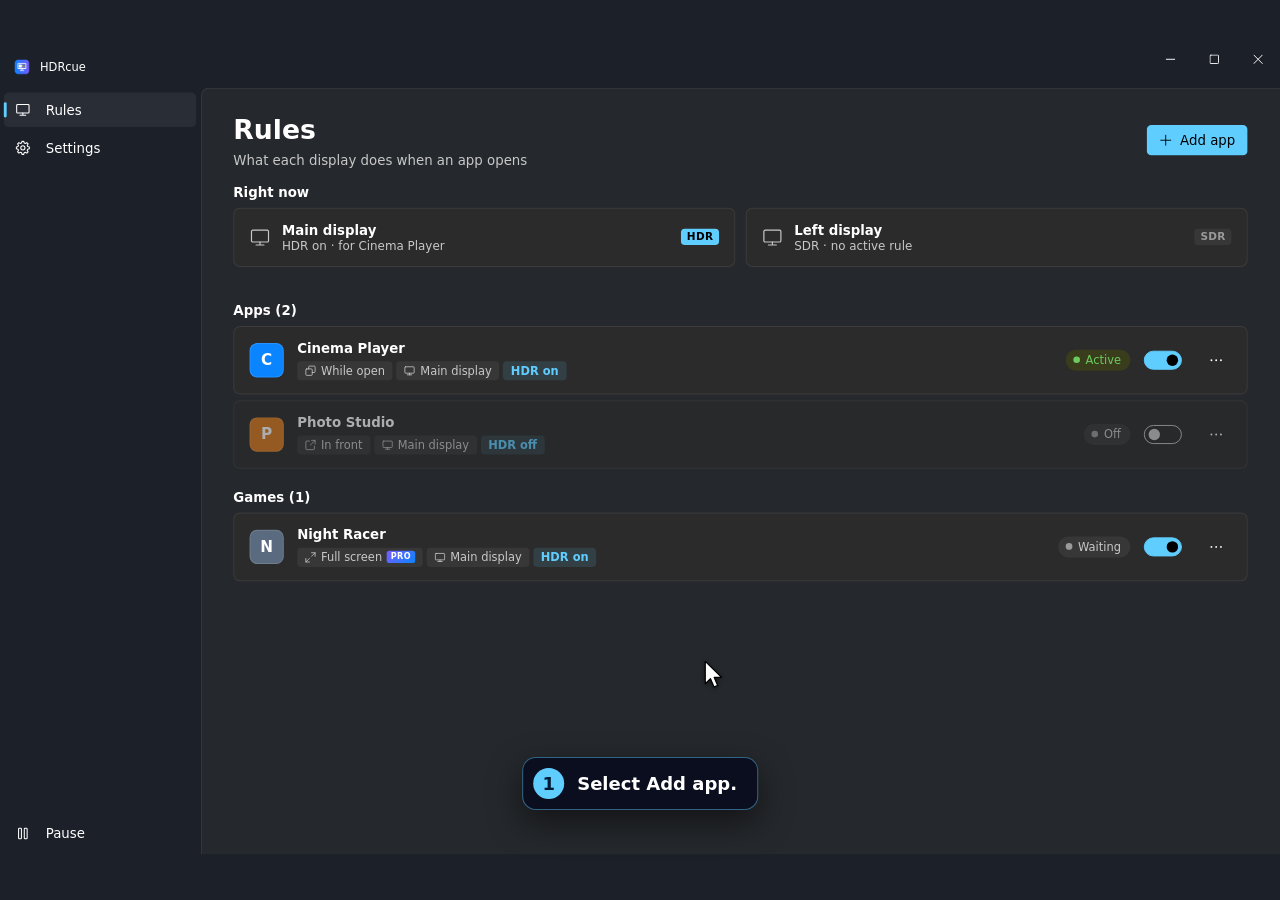
==== demo/index.html @ 2a7565de "feat: add a guide to setting up each Pro feature The guide now ends with Setting up Pro features: on" ====
<!doctype html>
<html lang="en">
<head>
  <meta charset="utf-8">
  <meta name="viewport" content="width=device-width, initial-scale=1">
  <title>HDRcue demo</title>
  <meta name="robots" content="noindex">
  <link rel="icon" href="../images/icon.png">
  <link rel="stylesheet" href="demo.css?v=13">
</head>
<body>
  <!-- The window is drawn for sighted visitors; the list below reads out the same steps. -->
  <ol class="sr-only" id="steps"></ol>

  <div class="frame" id="frame">
    <div class="stage" id="stage" aria-hidden="true">
      <div class="scene" id="scene">
        <div class="win" id="win"></div>
        <div class="pointer" id="pointer">
          <svg viewBox="0 0 17 25"><path d="M1 1v19.6l4.6-4.4 3.1 7.2 3.2-1.4-3-7h6.4z" fill="#ffffff" stroke="#000000" stroke-width="1.1" stroke-linejoin="round"/></svg>
        </div>
      </div>
    </div>
    <p class="bubble" id="bubble" aria-hidden="true"><span class="bubble-number"></span><span class="bubble-text"></span></p>
  </div>

  <!-- view.js asks for demo.css with its own ?v=, so keep the two numbers the same. -->
  <script src="view.js?v=13"></script>
  <script src="demo.js?v=13"></script>
</body>
</html>
---- demo/demo.css ----
/* The HDRcue window in its dark theme, laid out at 1344 x 850 like the app's own
   screenshots and scaled as one piece to fit the frame. Colors, sizes and motion follow the
   app's design, so the demo looks and moves like the real window. The tour uses it as its
   page's stylesheet, and the guide's still pictures inside a shadow root (:host). */

/* inside another page, the window takes none of that page's text styles */
:host { all: initial; display: block; }

:root, :host {
  --chrome: #1c2029;
  --content: #25282c;
  --card: #2b2b2b;
  --card-hover: #323232;
  --control: rgba(255, 255, 255, 0.055);
  --control-hover: rgba(255, 255, 255, 0.085);
  --stroke: rgba(255, 255, 255, 0.08);
  --stroke-2: rgba(255, 255, 255, 0.16);
  --text: #ffffff;
  --text-2: #c8c8c8;
  --text-3: #9a9a9a;
  --accent: #60cdff;
  --accent-hover: #5abbe8;
  --on-accent: #000000;
  --accent-soft: rgba(96, 205, 255, 0.12);
  --subtle: rgba(255, 255, 255, 0.06);
  --ok: #6ccb5f;
  --ok-bg: #393d1b;
  --track: #1c1c1c;
  --plate: #454545;
  --font: "Segoe UI Variable Text", "Segoe UI", system-ui, sans-serif;
  /* Fluent 2 durations and curves, the same ones the app uses */
  --fast: 0.1s;
  --norm: 0.18s;
  --slow: 0.28s;
  --decel: cubic-bezier(0.1, 0.9, 0.2, 1);
  --accel: cubic-bezier(0.7, 0, 1, 0.5);
  --move: cubic-bezier(0.55, 0.55, 0, 1);
  --spring: cubic-bezier(0.3, 1.6, 0.5, 1);
  color-scheme: dark;
}

* { box-sizing: border-box; }

html, body {
  height: 100%;
  margin: 0;
  overflow: hidden;
  background: var(--chrome);
}

body, :host {
  font-family: var(--font);
  font-size: 14px;
  color: var(--text);
  cursor: default;
  user-select: none;
  -webkit-user-select: none;
}

button { font: inherit; color: inherit; }
b { font-weight: 600; }

.sr-only {
  position: absolute;
  width: 1px;
  height: 1px;
  overflow: hidden;
  clip-path: inset(50%);
  white-space: nowrap;
}

/* demo.js sizes the frame to the largest 1344 x 850 box that fits and scales the stage into it */
.frame { position: absolute; container-type: size; }

.stage {
  position: absolute;
  left: 0;
  top: 0;
  width: 1344px;
  height: 850px;
  overflow: hidden;
  transform-origin: 0 0;
}

.scene { position: absolute; inset: 0; transition: opacity 0.4s var(--move); }
.scene.fading { opacity: 0; }

/* icons are drawn as outlines, like Segoe Fluent Icons */
.i {
  width: 16px;
  height: 16px;
  flex: none;
  fill: none;
  stroke: currentColor;
  stroke-width: 1.1;
  stroke-linecap: round;
  stroke-linejoin: round;
}

.i.dots, .i.solid { fill: currentColor; stroke: none; }
.i .knob { fill: var(--card); }

/* window */
.win {
  position: absolute;
  inset: 0;
  display: flex;
  flex-direction: column;
  background: var(--chrome);
}

.tb {
  height: 45px;
  display: flex;
  align-items: center;
  gap: 11px;
  padding-left: 15px;
  font-size: 12px;
  flex: none;
}

.tb .logo { width: 16px; height: 16px; display: block; }
.caps { margin-left: auto; align-self: flex-start; display: flex; }
.caps span { width: 46px; height: 30px; display: grid; place-items: center; }
.caps .i { width: 10px; height: 10px; stroke-width: 1; }

.wbody { flex: 1; display: flex; min-height: 0; }

.wnav {
  position: relative;
  width: 211px;
  padding: 5px 5px 4px 4px;
  display: flex;
  flex-direction: column;
  gap: 4px;
  flex: none;
}

.wnav a {
  display: flex;
  align-items: center;
  gap: 16px;
  height: 36px;
  padding: 0 12px;
  border-radius: 5px;
}

.wnav a.on { background: var(--subtle); }
.wnav .spacer { flex: 1; }
.navind.second { top: 55px; }

.navind {
  position: absolute;
  left: 4px;
  top: 15px;
  width: 3px;
  height: 16px;
  border-radius: 2px;
  background: var(--accent);
}

.wc {
  flex: 1;
  position: relative;
  overflow: hidden;
  padding: 26px 34px 34px 33px;
  background: var(--content);
  border-top-left-radius: 8px;
  border-top: 1px solid var(--stroke);
  border-left: 1px solid var(--stroke);
}

.wc h1 { font-size: 28px; font-weight: 600; line-height: 1.32; margin: 0 0 4px; }
.lead { color: var(--text-2); margin: 0 0 20px; }
.sect { font-weight: 600; margin: 22px 0 8px; }
.sect.first { margin-top: 0; }
.row { display: flex; align-items: center; gap: 12px; }
.grow { flex: 1; min-width: 0; }
.small { font-size: 12.5px; }
.muted { color: var(--text-2); }

.card {
  background: var(--card);
  border: 1px solid var(--stroke);
  border-radius: 7px;
  padding: 14px 16px;
}

/* controls */
.btn {
  height: 32px;
  padding: 0 12px;
  border-radius: 5px;
  border: 1px solid rgba(255, 255, 255, 0.07);
  background: var(--control);
  display: inline-flex;
  align-items: center;
  gap: 8px;
  white-space: nowrap;
}

.btn .i { width: 14px; height: 14px; }
.btn.primary { background: var(--accent); color: var(--on-accent); border-color: transparent; }
.btn.ghost { background: transparent; border-color: transparent; padding: 0 10px; }
.btn.small { height: 26px; padding: 0 10px; font-size: 12.5px; }
.btn.primary[disabled] { background: rgba(255, 255, 255, 0.16); color: rgba(255, 255, 255, 0.45); }

.tgl {
  width: 40px;
  height: 20px;
  border-radius: 10px;
  border: 1px solid var(--text-2);
  position: relative;
  flex: none;
}

.tgl::after {
  content: "";
  position: absolute;
  width: 12px;
  height: 12px;
  border-radius: 50%;
  background: var(--text-2);
  top: 3px;
  left: 4px;
}

.tgl.on { background: var(--accent); border-color: var(--accent); }
.tgl.on::after { left: 23px; background: var(--on-accent); }

.iconbtn { width: 32px; height: 32px; border-radius: 5px; display: grid; place-items: center; margin-left: 6px; }

.pill {
  font-size: 12px;
  line-height: 18px;
  padding: 2px 10px 2px 8px;
  border-radius: 11px;
  display: inline-flex;
  gap: 6px;
  align-items: center;
  background: var(--subtle);
  color: var(--text-2);
  white-space: nowrap;
  flex: none;
}

.pill .dot { width: 7px; height: 7px; border-radius: 50%; background: var(--text-3); }
.pill.ok { background: var(--ok-bg); color: var(--ok); }
.pill.ok .dot { background: var(--ok); }
.pill.plain { padding: 2px 10px; }
.pill.warn { background: #3d3418; color: #fce100; }
.pill.warn .dot { background: #fce100; }

.chip {
  font-size: 11px;
  font-weight: 700;
  line-height: 15px;
  padding: 1px 6px;
  border-radius: 4px;
  background: var(--accent);
  color: var(--on-accent);
  letter-spacing: 0.03em;
}

.chip.mute { background: var(--subtle); color: var(--text-3); }

/* rules page */
.head { align-items: center; margin-bottom: 18px; }
.head .lead { margin: 0; }
.now { display: flex; gap: 11px; margin-bottom: 38px; }
.now .card { flex: 1; display: flex; align-items: center; gap: 12px; }
.now .card > .i { width: 22px; height: 22px; color: var(--text-2); stroke-width: 0.9; }
.now .small { margin-top: 1px; }

.rule {
  display: flex;
  align-items: center;
  gap: 14px;
  padding: 14px 16px;
  margin-bottom: 6px;
}

.rule.off { opacity: 0.62; }

.appic {
  width: 36px;
  height: 36px;
  border-radius: 8px;
  display: grid;
  place-items: center;
  color: #ffffff;
  font-weight: 700;
  font-size: 16px;
  flex: none;
  box-shadow: inset 0 0 0 1px rgba(255, 255, 255, 0.12);
}

.line1 { display: flex; align-items: baseline; gap: 8px; }
.line2 { display: flex; gap: 4px; margin-top: 6px; }

.tag {
  display: inline-flex;
  align-items: center;
  gap: 5px;
  font-size: 12px;
  line-height: 18px;
  padding: 1px 8px;
  border-radius: 4px;
  background: var(--subtle);
  color: var(--text-2);
  white-space: nowrap;
}

.tag .i { width: 12px; height: 12px; }

/* the PRO label on Pro options: white on a violet to blue gradient, as in the app */
.probadge {
  display: inline-block;
  padding: 1px 6px;
  border-radius: 4px;
  background: linear-gradient(135deg, #7a5cff, #0a84ff);
  color: #ffffff;
  font-size: 10px;
  font-weight: 700;
  line-height: 14px;
  letter-spacing: 0.06em;
}

.probadge.small { padding: 0 4px 1px; border-radius: 3px; font-size: 8.5px; line-height: 12px; }
.tag.change { background: var(--accent-soft); color: var(--accent); font-weight: 600; }

/* add app steps */
.steps { display: flex; gap: 6px; align-items: center; margin-bottom: 22px; font-size: 13px; }
.steps .s { display: flex; gap: 8px; align-items: center; color: var(--text-3); }

.steps .n {
  width: 22px;
  height: 22px;
  border-radius: 50%;
  border: 1px solid var(--stroke-2);
  display: grid;
  place-items: center;
  font-size: 11.5px;
}

.steps .n .i { width: 12px; height: 12px; stroke-width: 1.3; }
.steps .s.on { color: var(--text); font-weight: 600; }
.steps .s.on .n { background: var(--accent); border-color: var(--accent); color: var(--on-accent); }
.steps .s.done .n { background: var(--accent-soft); color: var(--accent); border-color: transparent; }
.steps .line { width: 34px; height: 1px; }

.tabsrow { align-items: flex-end; }
.stepbody .sect.first { margin-top: 10px; }

.tabs {
  flex: 1;
  display: flex;
  gap: 4px;
  margin-bottom: 14px;
  border-bottom: 1px solid var(--stroke);
}

.tabs a { padding: 15px 14px 8px; color: var(--text-2); position: relative; }
.tabs a.on { color: var(--text); font-weight: 600; }

.tabs a.on::after {
  content: "";
  position: absolute;
  left: 14px;
  right: 14px;
  bottom: -1px;
  height: 3px;
  border-radius: 2px;
  background: var(--accent);
}

.search {
  display: flex;
  align-items: center;
  gap: 10px;
  width: 260px;
  height: 33px;
  margin-bottom: 23px;
  padding: 0 12px;
  border-radius: 5px;
  border: 1px solid rgba(255, 255, 255, 0.07);
  border-bottom-color: rgba(255, 255, 255, 0.55);
  background: var(--control);
  color: var(--text-2);
}

.grid { display: grid; grid-template-columns: repeat(5, 1fr); gap: 8px; }

.tile {
  display: flex;
  gap: 10px;
  align-items: center;
  padding: 10px 12px;
  border-radius: 7px;
  border: 1px solid var(--stroke);
  background: var(--card);
  position: relative;
  min-width: 0;
}

.tile.sel { border-color: var(--accent); box-shadow: 0 0 0 1px var(--accent) inset; background: var(--accent-soft); }
.tile .name { font-weight: 600; font-size: 13.5px; white-space: nowrap; }
.tile .sub { font-size: 11.5px; color: var(--text-3); white-space: nowrap; display: flex; align-items: center; gap: 4px; }
.tile .sub.has { color: var(--accent); font-weight: 600; }
.tile .sub .i { width: 10px; height: 10px; stroke-width: 1.4; }
.tile .run { position: absolute; top: 6px; right: 8px; width: 7px; height: 7px; border-radius: 50%; background: var(--ok); }

.browse { margin-top: 12px; }

.wfoot {
  display: flex;
  gap: 8px;
  align-items: center;
  margin-top: 22px;
  padding-top: 16px;
  border-top: 1px solid var(--stroke);
}

.map { position: relative; margin: 4px auto 6px; }

.mon {
  position: absolute;
  border-radius: 6px;
  border: 2px solid var(--stroke-2);
  background: var(--card);
  display: flex;
  flex-direction: column;
  align-items: center;
  justify-content: center;
  gap: 2px;
  font-size: 13px;
}

.mon small { color: var(--text-3); font-size: 11px; }
.mon .chip { position: absolute; top: 6px; right: 6px; }
.mon.sel { border-color: var(--accent); background: var(--accent-soft); }
.mon .badge { position: absolute; left: 6px; top: 6px; font-size: 11px; color: var(--accent); font-weight: 700; }

.box { padding: 0; overflow: hidden; }
.hdrcard { margin-top: 20px; }
.opt { display: flex; align-items: center; gap: 16px; min-height: 60px; padding: 12px 16px; }
.box > * + * { border-top: 1px solid var(--stroke); }
.opt > .i { margin-top: 1px; }
.opt .label { flex: 1; }
.opt .label small { display: block; color: var(--text-2); font-size: 12.5px; }
.opt .title { display: flex; align-items: center; gap: 6px; }
.opt .value { display: flex; align-items: center; gap: 10px; color: var(--text-2); font-size: 12.5px; padding-right: 4px; }
.opt .tgl { margin-right: 6px; }

/* the line under a row, like a video player found on this PC under Video players */
.opt-sub { display: flex; align-items: center; gap: 10px; margin-top: -10px; padding: 0 16px 12px 52px; }

/* where the rule applies, above the map */
.seg.target { margin-bottom: 14px; }
.seg.target button { display: inline-flex; align-items: center; justify-content: center; gap: 6px; }

/* settings */
.procard { margin-top: 18px; }
.procard .label small { max-width: 640px; }
.seg.compact { grid-auto-columns: minmax(78px, 1fr); }
.seg.compact button { height: 27px; padding: 0 14px; }

.combo {
  display: flex;
  align-items: center;
  justify-content: space-between;
  width: 190px;
  height: 32px;
  padding: 0 12px;
  border-radius: 5px;
  border: 1px solid rgba(255, 255, 255, 0.07);
  background: var(--control);
}

.combo .i { width: 12px; height: 12px; }

.seg {
  display: inline-grid;
  grid-auto-flow: column;
  grid-auto-columns: minmax(118px, 1fr);
  position: relative;
  border: 1px solid var(--stroke);
  border-radius: 6px;
  padding: 2px;
  background: var(--track);
}

/* the chosen segment sits on the darker track as a lighter, outlined plate */
.seg::before {
  content: "";
  position: absolute;
  top: 2px;
  bottom: 2px;
  left: calc(2px + var(--i, 0) * (100% - 4px) / var(--n, 1));
  width: calc((100% - 4px) / var(--n, 1));
  border-radius: 4px;
  background: var(--plate);
  box-shadow: 0 1px 3px rgba(0, 0, 0, 0.25), inset 0 0 0 1px var(--stroke-2);
}

.seg button {
  position: relative;
  z-index: 1;
  border: 0;
  background: transparent;
  height: 29px;
  padding: 0 16px;
  border-radius: 4px;
}

.seg button.on { color: var(--accent); font-weight: 600; }

.radio {
  display: flex;
  gap: 14px;
  align-items: center;
  padding: 14px 16px;
  border: 1px solid var(--stroke);
  border-radius: 7px;
  background: var(--card);
  margin-bottom: 6px;
}

.radio .r { width: 20px; height: 20px; border-radius: 50%; border: 1px solid var(--text-2); flex: none; }
.radio.on { border-color: var(--accent); }
.radio.on .r { border: 6px solid var(--accent); background: var(--on-accent); }
.radio > .i { width: 20px; height: 20px; color: var(--text-2); stroke-width: 1; }
.radio .small { margin-top: 1px; }
.radio .title { display: flex; align-items: center; gap: 6px; }

/* the guide's pictures of the Pro options */
.i .fill { fill: currentColor; stroke: none; }
.link { color: var(--accent); font-weight: 600; }
.note { margin: 0 0 4px; color: var(--text-2); font-size: 12.5px; text-align: center; }
.seg button .probadge { margin-left: 6px; vertical-align: 1px; }
.morehead.open .value .i { transform: rotate(180deg); }
.opt-sub.preview { padding-left: 48px; }

.bar {
  display: flex;
  align-items: center;
  gap: 14px;
  margin-top: 10px;
  padding: 12px 16px;
  border-radius: 7px;
  border: 1px solid var(--stroke);
  background: var(--card);
}

.bar > .i { width: 18px; height: 18px; }
.bar .small { margin-top: 1px; }
.bar.warn { background: #433519; }
.bar.warn > .i { color: #fce100; }
.bar.info > .i { color: var(--accent); }
.gamesbar { margin: 0 0 14px; }

.checks { display: grid; gap: 10px; margin: 10px 0 16px 4px; }
.check { display: flex; align-items: center; gap: 8px; min-height: 32px; }
.check .title { display: flex; align-items: center; gap: 6px; }

.check .tick {
  display: grid;
  place-items: center;
  width: 20px;
  height: 20px;
  margin-right: 4px;
  border-radius: 4px;
  border: 1px solid var(--text-2);
}

.check.on .tick { background: var(--accent); border-color: var(--accent); color: var(--on-accent); }
.check .tick .i { width: 13px; height: 13px; stroke-width: 1.8; }
.check .combo { margin-left: 4px; }

.time {
  display: inline-grid;
  grid-template-columns: 1fr 1fr;
  width: 120px;
  height: 32px;
  border-radius: 5px;
  border: 1px solid rgba(255, 255, 255, 0.07);
  background: var(--control);
}

.time span { display: grid; place-items: center; }
.time span + span { border-left: 1px solid var(--stroke); }

.summary { margin-top: 20px; padding: 15px 18px; }
.sentence { font-size: 17px; line-height: 1.6; }
.sentence .k { color: var(--accent); font-weight: 600; }
.summary .small { margin-top: 6px; }

/* motion: entrances run once when a node is inserted, and the patcher keeps nodes alive */
@keyframes fadeIn { from { opacity: 0; } }
@keyframes slideX { from { opacity: 0; transform: translateX(var(--dx, 28px)); } }
@keyframes listIn { from { opacity: 0; transform: translateY(8px); } }
@keyframes popIn { from { opacity: 0; transform: scale(0.5); } }
@keyframes tileIn { from { opacity: 0; transform: scale(0.94); } }

.wc { animation: fadeIn var(--norm) var(--decel) backwards; }
.stepbody { animation: slideX var(--slow) var(--decel) backwards; }
.rule { animation: listIn var(--slow) var(--decel) backwards; animation-delay: calc(var(--d, 0) * 40ms); }
.now .card { animation: listIn var(--slow) var(--decel) backwards; }
.now .card + .card { animation-delay: 40ms; }
.tile { animation: tileIn var(--norm) var(--decel) backwards; animation-delay: calc(var(--d, 0) * 18ms); }
.radio { animation: listIn var(--slow) var(--decel) backwards; animation-delay: calc(var(--d, 0) * 40ms); }
.mon .badge, .steps .n .i { animation: popIn var(--norm) var(--spring) backwards; }
.fadein { animation: fadeIn var(--norm) var(--decel) backwards; }

/* motion: state changes */
.btn {
  transition: background-color var(--fast), color var(--fast), opacity var(--norm),
    transform var(--fast) var(--decel);
}

.tile {
  transition: border-color var(--fast), background-color var(--fast), box-shadow var(--fast),
    transform var(--fast) var(--decel);
}

.seg::before { transition: left var(--slow) var(--move); }
.seg button { transition: color var(--norm), background-color var(--fast), transform var(--fast) var(--decel); }
.steps .s { transition: color var(--norm); }
.steps .n { transition: background-color var(--norm), color var(--norm), border-color var(--norm); }

.steps .line {
  background: linear-gradient(var(--accent), var(--accent)) left / 0% 100% no-repeat, var(--stroke-2);
  transition: background-size var(--slow) var(--move);
}

.steps .line.done { background-size: 100% 100%; }
.mon { transition: border-color var(--norm), background-color var(--norm); }

/* the demo pointer stands in for the mouse, so hover and press are classes, not :hover */
.btn.is-hover { background: var(--control-hover); }
.btn.primary.is-hover { background: var(--accent-hover); }
.btn.is-press { transform: scale(0.96); }
.tile.is-hover { border-color: var(--stroke-2); }
.tile.sel.is-hover { border-color: var(--accent); }
.tile.is-press { transform: scale(0.98); }
.seg button.is-hover:not(.on) { background: var(--subtle); }
.seg button.is-press { transform: scale(0.96); }

/* the pointer, drawn like the Windows arrow; its tip is the point it clicks */
.pointer {
  position: absolute;
  left: 0;
  top: 0;
  z-index: 20;
  width: 21px;
  height: 30px;
  margin: -1px 0 0 -1px;
  pointer-events: none;
  filter: drop-shadow(0 1px 2px rgba(0, 0, 0, 0.45));
}

.pointer svg { display: block; width: 100%; height: 100%; transform-origin: 1px 1px; transition: transform var(--fast) var(--decel); }
.pointer.down svg { transform: scale(0.88); }

.ripple {
  position: absolute;
  z-index: 19;
  width: 56px;
  height: 56px;
  margin: -28px 0 0 -28px;
  border-radius: 50%;
  border: 3px solid var(--accent);
  pointer-events: none;
  animation: ripple 0.6s ease-out forwards;
}

@keyframes ripple {
  from { transform: scale(0.3); opacity: 1; }
  to { transform: scale(1.3); opacity: 0; }
}

/* the step caption is not scaled with the window, so it stays readable in a small frame */
.bubble {
  position: absolute;
  left: 50%;
  bottom: 5.5%;
  z-index: 30;
  display: flex;
  align-items: center;
  gap: 0.7em;
  width: max-content;
  max-width: min(88%, 38em);
  margin: 0;
  padding: 0.55em 1.1em 0.55em 0.55em;
  border-radius: 0.75em;
  border: 1px solid rgba(96, 205, 255, 0.45);
  background: rgba(8, 12, 30, 0.9);
  box-shadow: 0 12px 32px rgba(0, 0, 0, 0.5);
  font-size: clamp(11px, 1.6cqw, 18px);
  font-weight: 600;
  line-height: 1.4;
  transform: translateX(-50%);
  pointer-events: none;
  opacity: 0;
  transition: opacity 0.3s var(--move);
}

.bubble.show { opacity: 1; animation: bubbleIn 0.45s cubic-bezier(0.2, 0.8, 0.2, 1); }

@keyframes bubbleIn {
  from { opacity: 0; transform: translate(-50%, 12px) scale(0.96); }
  to { opacity: 1; transform: translate(-50%, 0) scale(1); }
}

.bubble-number {
  flex: none;
  display: grid;
  place-items: center;
  width: 1.75em;
  height: 1.75em;
  border-radius: 50%;
  color: #001a33;
  background: var(--accent);
}

/* reduced motion: everything lands on its end state at once */
[data-motion=off] *,
[data-motion=off] *::before,
[data-motion=off] *::after {
  animation-duration: 0s !important;
  animation-delay: 0s !important;
  transition-duration: 0s !important;
  transition-delay: 0s !important;
}
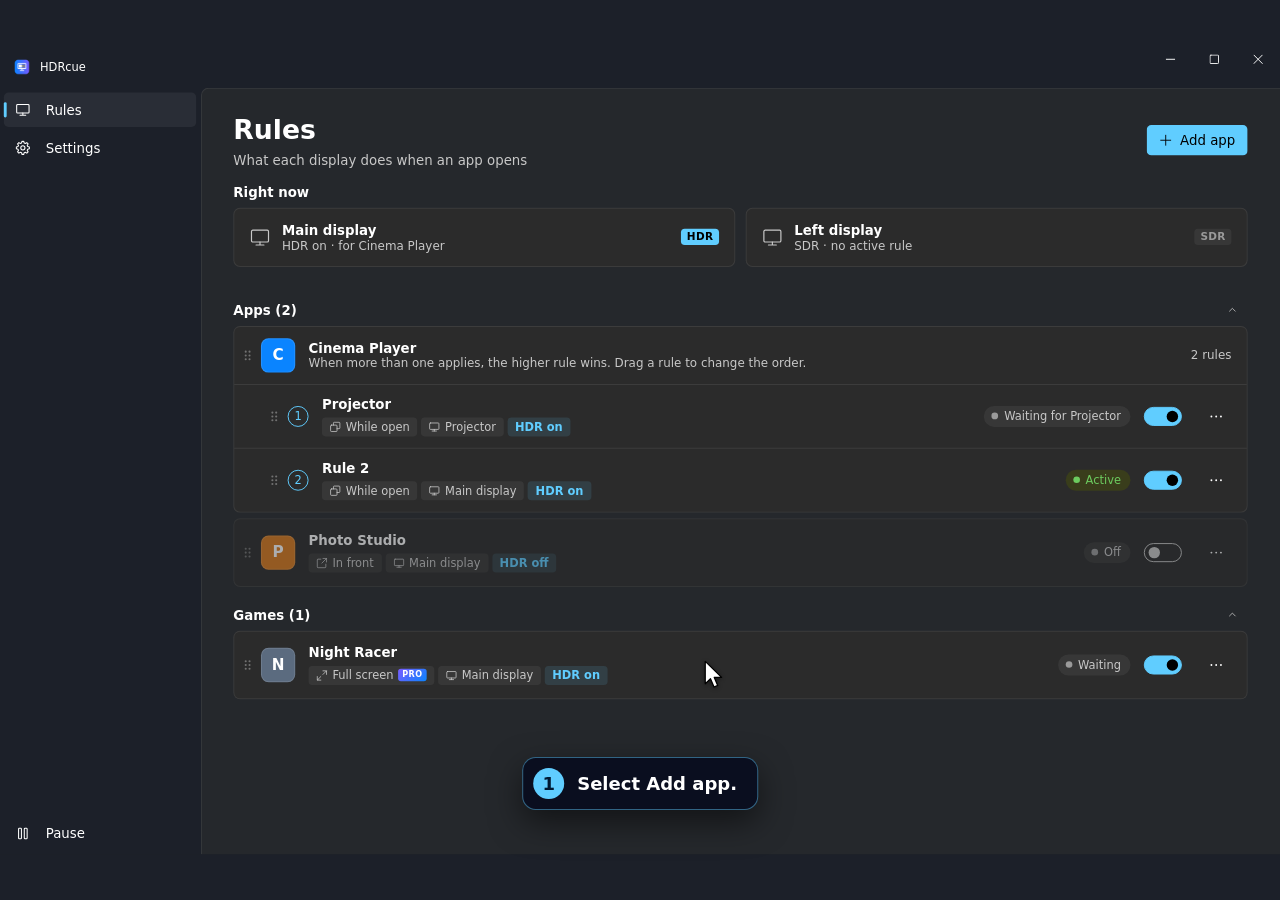
==== commit b0b03fb0: "feat: draw the demo as HDRcue 1.1.0 looks The rules page folds its Apps and Games groups and shows a" ====
--- a/demo/index.html
+++ b/demo/index.html
@@ -6,7 +6,7 @@
   <title>HDRcue demo</title>
   <meta name="robots" content="noindex">
   <link rel="icon" href="../images/icon.png">
-  <link rel="stylesheet" href="demo.css?v=13">
+  <link rel="stylesheet" href="demo.css?v=15">
 </head>
 <body>
   <!-- The window is drawn for sighted visitors; the list below reads out the same steps. -->
@@ -25,7 +25,7 @@
   </div>
 
   <!-- view.js asks for demo.css with its own ?v=, so keep the two numbers the same. -->
-  <script src="view.js?v=13"></script>
+  <script src="view.js?v=15"></script>
   <script src="demo.js?v=13"></script>
 </body>
 </html>
--- a/demo/demo.css
+++ b/demo/demo.css
@@ -282,6 +282,32 @@
 
 .rule.off { opacity: 0.62; }
 
+/* the dots that show a rule can be dragged, faint until the pointer is over the card */
+.rule .handle { width: 16px; height: 16px; flex: none; margin: 0 -8px 0 -10px; fill: var(--text-2); stroke: none; opacity: 0.45; }
+
+/* the rules page heading folds its group; the chevron points up while it is open */
+.sect.fold { display: flex; align-items: center; justify-content: space-between; padding-right: 10px; }
+.sect.fold .chev .i { width: 12px; height: 12px; transform: rotate(180deg); color: var(--text-2); }
+
+/* several rules of one app in one card: the app once, then a numbered row for each rule */
+.appcard { display: block; padding: 0; }
+.apphead, .subrule { display: flex; align-items: center; gap: 14px; padding: 12px 16px; }
+.apphead .count { flex: none; }
+.subrule { padding-left: 44px; border-top: 1px solid var(--stroke); }
+.subrule.off > :not(.handle) { opacity: 0.62; }
+
+.place {
+  display: grid;
+  place-items: center;
+  width: 22px;
+  height: 22px;
+  flex: none;
+  border-radius: 50%;
+  border: 1px solid var(--accent);
+  color: var(--accent);
+  font-size: 12px;
+}
+
 .appic {
   width: 36px;
   height: 36px;
@@ -438,6 +464,7 @@
 
 .mon small { color: var(--text-3); font-size: 11px; }
 .mon .chip { position: absolute; top: 6px; right: 6px; }
+.mon.low { padding: 12px 16px 0 0; }
 .mon.sel { border-color: var(--accent); background: var(--accent-soft); }
 .mon .badge { position: absolute; left: 6px; top: 6px; font-size: 11px; color: var(--accent); font-weight: 700; }
 
@@ -594,6 +621,23 @@
 .sentence { font-size: 17px; line-height: 1.6; }
 .sentence .k { color: var(--accent); font-weight: 600; }
 .summary .small { margin-top: 6px; }
+
+/* the rule's own name, under the summary: a text box with its label above it */
+.namefield { display: grid; gap: 6px; margin-top: 18px; }
+.namefield .ordernote { max-width: 760px; }
+
+.textbox {
+  display: flex;
+  align-items: center;
+  width: 320px;
+  height: 32px;
+  padding: 0 11px;
+  border-radius: 5px;
+  border: 1px solid rgba(255, 255, 255, 0.07);
+  border-bottom-color: rgba(255, 255, 255, 0.55);
+  background: var(--control);
+  color: var(--text-3);
+}
 
 /* motion: entrances run once when a node is inserted, and the patcher keeps nodes alive */
 @keyframes fadeIn { from { opacity: 0; } }
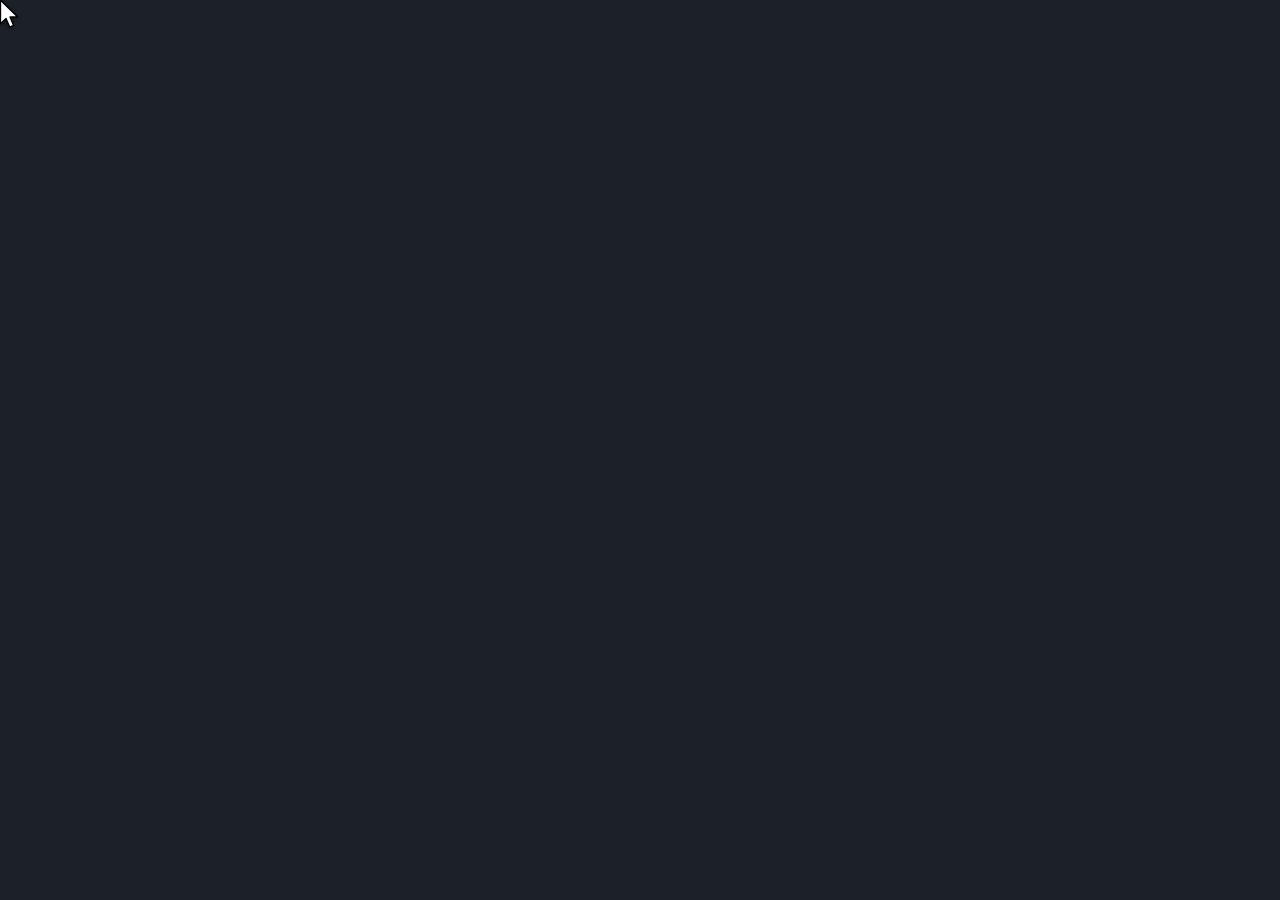
==== commit 41486d1e: "fix: give every guide picture even padding The strips of the app's pages were cut at a fixed height," ====
--- a/demo/demo.css
+++ b/demo/demo.css
@@ -86,7 +86,7 @@
 .scene.fading { opacity: 0; }
 
 /* icons are drawn as outlines, like Segoe Fluent Icons */
-.i {
+.icon {
   width: 16px;
   height: 16px;
   flex: none;
@@ -97,11 +97,11 @@
   stroke-linejoin: round;
 }
 
-.i.dots, .i.solid { fill: currentColor; stroke: none; }
-.i .knob { fill: var(--card); }
+.icon.dots, .icon.solid { fill: currentColor; stroke: none; }
+.icon .knob { fill: var(--card); }
 
 /* window */
-.win {
+.app-window {
   position: absolute;
   inset: 0;
   display: flex;
@@ -109,7 +109,7 @@
   background: var(--chrome);
 }
 
-.tb {
+.title-bar {
   height: 45px;
   display: flex;
   align-items: center;
@@ -119,14 +119,14 @@
   flex: none;
 }
 
-.tb .logo { width: 16px; height: 16px; display: block; }
-.caps { margin-left: auto; align-self: flex-start; display: flex; }
-.caps span { width: 46px; height: 30px; display: grid; place-items: center; }
-.caps .i { width: 10px; height: 10px; stroke-width: 1; }
-
-.wbody { flex: 1; display: flex; min-height: 0; }
-
-.wnav {
+.title-bar .logo { width: 16px; height: 16px; display: block; }
+.caption-buttons { margin-left: auto; align-self: flex-start; display: flex; }
+.caption-buttons span { width: 46px; height: 30px; display: grid; place-items: center; }
+.caption-buttons .icon { width: 10px; height: 10px; stroke-width: 1; }
+
+.window-body { flex: 1; display: flex; min-height: 0; }
+
+.window-nav {
   position: relative;
   width: 211px;
   padding: 5px 5px 4px 4px;
@@ -136,7 +136,7 @@
   flex: none;
 }
 
-.wnav a {
+.window-nav a {
   display: flex;
   align-items: center;
   gap: 16px;
@@ -145,11 +145,11 @@
   border-radius: 5px;
 }
 
-.wnav a.on { background: var(--subtle); }
-.wnav .spacer { flex: 1; }
-.navind.second { top: 55px; }
-
-.navind {
+.window-nav a.on { background: var(--subtle); }
+.window-nav .spacer { flex: 1; }
+.nav-indicator.second { top: 55px; }
+
+.nav-indicator {
   position: absolute;
   left: 4px;
   top: 15px;
@@ -159,7 +159,7 @@
   background: var(--accent);
 }
 
-.wc {
+.window-content {
   flex: 1;
   position: relative;
   overflow: hidden;
@@ -170,10 +170,10 @@
   border-left: 1px solid var(--stroke);
 }
 
-.wc h1 { font-size: 28px; font-weight: 600; line-height: 1.32; margin: 0 0 4px; }
+.window-content h1 { font-size: 28px; font-weight: 600; line-height: 1.32; margin: 0 0 4px; }
 .lead { color: var(--text-2); margin: 0 0 20px; }
-.sect { font-weight: 600; margin: 22px 0 8px; }
-.sect.first { margin-top: 0; }
+.section-heading { font-weight: 600; margin: 22px 0 8px; }
+.section-heading.first { margin-top: 0; }
 .row { display: flex; align-items: center; gap: 12px; }
 .grow { flex: 1; min-width: 0; }
 .small { font-size: 12.5px; }
@@ -187,7 +187,7 @@
 }
 
 /* controls */
-.btn {
+.button {
   height: 32px;
   padding: 0 12px;
   border-radius: 5px;
@@ -199,13 +199,13 @@
   white-space: nowrap;
 }
 
-.btn .i { width: 14px; height: 14px; }
-.btn.primary { background: var(--accent); color: var(--on-accent); border-color: transparent; }
-.btn.ghost { background: transparent; border-color: transparent; padding: 0 10px; }
-.btn.small { height: 26px; padding: 0 10px; font-size: 12.5px; }
-.btn.primary[disabled] { background: rgba(255, 255, 255, 0.16); color: rgba(255, 255, 255, 0.45); }
-
-.tgl {
+.button .icon { width: 14px; height: 14px; }
+.button.primary { background: var(--accent); color: var(--on-accent); border-color: transparent; }
+.button.ghost { background: transparent; border-color: transparent; padding: 0 10px; }
+.button.small { height: 26px; padding: 0 10px; font-size: 12.5px; }
+.button.primary[disabled] { background: rgba(255, 255, 255, 0.16); color: rgba(255, 255, 255, 0.45); }
+
+.toggle {
   width: 40px;
   height: 20px;
   border-radius: 10px;
@@ -214,7 +214,7 @@
   flex: none;
 }
 
-.tgl::after {
+.toggle::after {
   content: "";
   position: absolute;
   width: 12px;
@@ -225,10 +225,10 @@
   left: 4px;
 }
 
-.tgl.on { background: var(--accent); border-color: var(--accent); }
-.tgl.on::after { left: 23px; background: var(--on-accent); }
-
-.iconbtn { width: 32px; height: 32px; border-radius: 5px; display: grid; place-items: center; margin-left: 6px; }
+.toggle.on { background: var(--accent); border-color: var(--accent); }
+.toggle.on::after { left: 23px; background: var(--on-accent); }
+
+.icon-button { width: 32px; height: 32px; border-radius: 5px; display: grid; place-items: center; margin-left: 6px; }
 
 .pill {
   font-size: 12px;
@@ -269,7 +269,7 @@
 .head .lead { margin: 0; }
 .now { display: flex; gap: 11px; margin-bottom: 38px; }
 .now .card { flex: 1; display: flex; align-items: center; gap: 12px; }
-.now .card > .i { width: 22px; height: 22px; color: var(--text-2); stroke-width: 0.9; }
+.now .card > .icon { width: 22px; height: 22px; color: var(--text-2); stroke-width: 0.9; }
 .now .small { margin-top: 1px; }
 
 .rule {
@@ -283,20 +283,20 @@
 .rule.off { opacity: 0.62; }
 
 /* the dots that show a rule can be dragged, faint until the pointer is over the card */
-.rule .handle { width: 16px; height: 16px; flex: none; margin: 0 -8px 0 -10px; fill: var(--text-2); stroke: none; opacity: 0.45; }
+.rule .drag-handle { width: 16px; height: 16px; flex: none; margin: 0 -8px 0 -10px; fill: var(--text-2); stroke: none; opacity: 0.45; }
 
 /* the rules page heading folds its group; the chevron points up while it is open */
-.sect.fold { display: flex; align-items: center; justify-content: space-between; padding-right: 10px; }
-.sect.fold .chev .i { width: 12px; height: 12px; transform: rotate(180deg); color: var(--text-2); }
+.section-heading.folds { display: flex; align-items: center; justify-content: space-between; padding-right: 10px; }
+.section-heading.folds .chevron .icon { width: 12px; height: 12px; transform: rotate(180deg); color: var(--text-2); }
 
 /* several rules of one app in one card: the app once, then a numbered row for each rule */
-.appcard { display: block; padding: 0; }
-.apphead, .subrule { display: flex; align-items: center; gap: 14px; padding: 12px 16px; }
-.apphead .count { flex: none; }
-.subrule { padding-left: 44px; border-top: 1px solid var(--stroke); }
-.subrule.off > :not(.handle) { opacity: 0.62; }
-
-.place {
+.app-card { display: block; padding: 0; }
+.app-header, .rule-row { display: flex; align-items: center; gap: 14px; padding: 12px 16px; }
+.app-header .rule-count { flex: none; }
+.rule-row { padding-left: 44px; border-top: 1px solid var(--stroke); }
+.rule-row.off > :not(.drag-handle) { opacity: 0.62; }
+
+.rule-number {
   display: grid;
   place-items: center;
   width: 22px;
@@ -308,7 +308,7 @@
   font-size: 12px;
 }
 
-.appic {
+.app-icon {
   width: 36px;
   height: 36px;
   border-radius: 8px;
@@ -321,8 +321,8 @@
   box-shadow: inset 0 0 0 1px rgba(255, 255, 255, 0.12);
 }
 
-.line1 { display: flex; align-items: baseline; gap: 8px; }
-.line2 { display: flex; gap: 4px; margin-top: 6px; }
+.name-line { display: flex; align-items: baseline; gap: 8px; }
+.tag-line { display: flex; gap: 4px; margin-top: 6px; }
 
 .tag {
   display: inline-flex;
@@ -337,10 +337,10 @@
   white-space: nowrap;
 }
 
-.tag .i { width: 12px; height: 12px; }
+.tag .icon { width: 12px; height: 12px; }
 
 /* the PRO label on Pro options: white on a violet to blue gradient, as in the app */
-.probadge {
+.pro-badge {
   display: inline-block;
   padding: 1px 6px;
   border-radius: 4px;
@@ -352,14 +352,14 @@
   letter-spacing: 0.06em;
 }
 
-.probadge.small { padding: 0 4px 1px; border-radius: 3px; font-size: 8.5px; line-height: 12px; }
+.pro-badge.small { padding: 0 4px 1px; border-radius: 3px; font-size: 8.5px; line-height: 12px; }
 .tag.change { background: var(--accent-soft); color: var(--accent); font-weight: 600; }
 
 /* add app steps */
 .steps { display: flex; gap: 6px; align-items: center; margin-bottom: 22px; font-size: 13px; }
-.steps .s { display: flex; gap: 8px; align-items: center; color: var(--text-3); }
-
-.steps .n {
+.steps .step { display: flex; gap: 8px; align-items: center; color: var(--text-3); }
+
+.steps .step-number {
   width: 22px;
   height: 22px;
   border-radius: 50%;
@@ -369,14 +369,14 @@
   font-size: 11.5px;
 }
 
-.steps .n .i { width: 12px; height: 12px; stroke-width: 1.3; }
-.steps .s.on { color: var(--text); font-weight: 600; }
-.steps .s.on .n { background: var(--accent); border-color: var(--accent); color: var(--on-accent); }
-.steps .s.done .n { background: var(--accent-soft); color: var(--accent); border-color: transparent; }
-.steps .line { width: 34px; height: 1px; }
-
-.tabsrow { align-items: flex-end; }
-.stepbody .sect.first { margin-top: 10px; }
+.steps .step-number .icon { width: 12px; height: 12px; stroke-width: 1.3; }
+.steps .step.on { color: var(--text); font-weight: 600; }
+.steps .step.on .step-number { background: var(--accent); border-color: var(--accent); color: var(--on-accent); }
+.steps .step.done .step-number { background: var(--accent-soft); color: var(--accent); border-color: transparent; }
+.steps .step-line { width: 34px; height: 1px; }
+
+.tabs-row { align-items: flex-end; }
+.step-body .section-heading.first { margin-top: 10px; }
 
 .tabs {
   flex: 1;
@@ -429,16 +429,16 @@
   min-width: 0;
 }
 
-.tile.sel { border-color: var(--accent); box-shadow: 0 0 0 1px var(--accent) inset; background: var(--accent-soft); }
+.tile.selected { border-color: var(--accent); box-shadow: 0 0 0 1px var(--accent) inset; background: var(--accent-soft); }
 .tile .name { font-weight: 600; font-size: 13.5px; white-space: nowrap; }
-.tile .sub { font-size: 11.5px; color: var(--text-3); white-space: nowrap; display: flex; align-items: center; gap: 4px; }
-.tile .sub.has { color: var(--accent); font-weight: 600; }
-.tile .sub .i { width: 10px; height: 10px; stroke-width: 1.4; }
-.tile .run { position: absolute; top: 6px; right: 8px; width: 7px; height: 7px; border-radius: 50%; background: var(--ok); }
+.tile .subtitle { font-size: 11.5px; color: var(--text-3); white-space: nowrap; display: flex; align-items: center; gap: 4px; }
+.tile .subtitle.has-rules { color: var(--accent); font-weight: 600; }
+.tile .subtitle .icon { width: 10px; height: 10px; stroke-width: 1.4; }
+.tile .running-dot { position: absolute; top: 6px; right: 8px; width: 7px; height: 7px; border-radius: 50%; background: var(--ok); }
 
 .browse { margin-top: 12px; }
 
-.wfoot {
+.wizard-footer {
   display: flex;
   gap: 8px;
   align-items: center;
@@ -449,7 +449,7 @@
 
 .map { position: relative; margin: 4px auto 6px; }
 
-.mon {
+.monitor-tile {
   position: absolute;
   border-radius: 6px;
   border: 2px solid var(--stroke-2);
@@ -462,35 +462,35 @@
   font-size: 13px;
 }
 
-.mon small { color: var(--text-3); font-size: 11px; }
-.mon .chip { position: absolute; top: 6px; right: 6px; }
-.mon.low { padding: 12px 16px 0 0; }
-.mon.sel { border-color: var(--accent); background: var(--accent-soft); }
-.mon .badge { position: absolute; left: 6px; top: 6px; font-size: 11px; color: var(--accent); font-weight: 700; }
+.monitor-tile small { color: var(--text-3); font-size: 11px; }
+.monitor-tile .chip { position: absolute; top: 6px; right: 6px; }
+.monitor-tile.short { padding: 12px 16px 0 0; }
+.monitor-tile.selected { border-color: var(--accent); background: var(--accent-soft); }
+.monitor-tile .badge { position: absolute; left: 6px; top: 6px; font-size: 11px; color: var(--accent); font-weight: 700; }
 
 .box { padding: 0; overflow: hidden; }
-.hdrcard { margin-top: 20px; }
-.opt { display: flex; align-items: center; gap: 16px; min-height: 60px; padding: 12px 16px; }
+.hdr-card { margin-top: 20px; }
+.option { display: flex; align-items: center; gap: 16px; min-height: 60px; padding: 12px 16px; }
 .box > * + * { border-top: 1px solid var(--stroke); }
-.opt > .i { margin-top: 1px; }
-.opt .label { flex: 1; }
-.opt .label small { display: block; color: var(--text-2); font-size: 12.5px; }
-.opt .title { display: flex; align-items: center; gap: 6px; }
-.opt .value { display: flex; align-items: center; gap: 10px; color: var(--text-2); font-size: 12.5px; padding-right: 4px; }
-.opt .tgl { margin-right: 6px; }
+.option > .icon { margin-top: 1px; }
+.option .label { flex: 1; }
+.option .label small { display: block; color: var(--text-2); font-size: 12.5px; }
+.option .title { display: flex; align-items: center; gap: 6px; }
+.option .value { display: flex; align-items: center; gap: 10px; color: var(--text-2); font-size: 12.5px; padding-right: 4px; }
+.option .toggle { margin-right: 6px; }
 
 /* the line under a row, like a video player found on this PC under Video players */
-.opt-sub { display: flex; align-items: center; gap: 10px; margin-top: -10px; padding: 0 16px 12px 52px; }
+.option-sub { display: flex; align-items: center; gap: 10px; margin-top: -10px; padding: 0 16px 12px 52px; }
 
 /* where the rule applies, above the map */
-.seg.target { margin-bottom: 14px; }
-.seg.target button { display: inline-flex; align-items: center; justify-content: center; gap: 6px; }
+.segmented.target { margin-bottom: 14px; }
+.segmented.target button { display: inline-flex; align-items: center; justify-content: center; gap: 6px; }
 
 /* settings */
-.procard { margin-top: 18px; }
-.procard .label small { max-width: 640px; }
-.seg.compact { grid-auto-columns: minmax(78px, 1fr); }
-.seg.compact button { height: 27px; padding: 0 14px; }
+.pro-card { margin-top: 18px; }
+.pro-card .label small { max-width: 640px; }
+.segmented.compact { grid-auto-columns: minmax(78px, 1fr); }
+.segmented.compact button { height: 27px; padding: 0 14px; }
 
 .combo {
   display: flex;
@@ -504,9 +504,9 @@
   background: var(--control);
 }
 
-.combo .i { width: 12px; height: 12px; }
-
-.seg {
+.combo .icon { width: 12px; height: 12px; }
+
+.segmented {
   display: inline-grid;
   grid-auto-flow: column;
   grid-auto-columns: minmax(118px, 1fr);
@@ -518,19 +518,19 @@
 }
 
 /* the chosen segment sits on the darker track as a lighter, outlined plate */
-.seg::before {
+.segmented::before {
   content: "";
   position: absolute;
   top: 2px;
   bottom: 2px;
-  left: calc(2px + var(--i, 0) * (100% - 4px) / var(--n, 1));
-  width: calc((100% - 4px) / var(--n, 1));
+  left: calc(2px + var(--chosen-index, 0) * (100% - 4px) / var(--choice-count, 1));
+  width: calc((100% - 4px) / var(--choice-count, 1));
   border-radius: 4px;
   background: var(--plate);
   box-shadow: 0 1px 3px rgba(0, 0, 0, 0.25), inset 0 0 0 1px var(--stroke-2);
 }
 
-.seg button {
+.segmented button {
   position: relative;
   z-index: 1;
   border: 0;
@@ -540,7 +540,7 @@
   border-radius: 4px;
 }
 
-.seg button.on { color: var(--accent); font-weight: 600; }
+.segmented button.on { color: var(--accent); font-weight: 600; }
 
 .radio {
   display: flex;
@@ -553,20 +553,20 @@
   margin-bottom: 6px;
 }
 
-.radio .r { width: 20px; height: 20px; border-radius: 50%; border: 1px solid var(--text-2); flex: none; }
+.radio .radio-dot { width: 20px; height: 20px; border-radius: 50%; border: 1px solid var(--text-2); flex: none; }
 .radio.on { border-color: var(--accent); }
-.radio.on .r { border: 6px solid var(--accent); background: var(--on-accent); }
-.radio > .i { width: 20px; height: 20px; color: var(--text-2); stroke-width: 1; }
+.radio.on .radio-dot { border: 6px solid var(--accent); background: var(--on-accent); }
+.radio > .icon { width: 20px; height: 20px; color: var(--text-2); stroke-width: 1; }
 .radio .small { margin-top: 1px; }
 .radio .title { display: flex; align-items: center; gap: 6px; }
 
 /* the guide's pictures of the Pro options */
-.i .fill { fill: currentColor; stroke: none; }
+.icon .fill { fill: currentColor; stroke: none; }
 .link { color: var(--accent); font-weight: 600; }
 .note { margin: 0 0 4px; color: var(--text-2); font-size: 12.5px; text-align: center; }
-.seg button .probadge { margin-left: 6px; vertical-align: 1px; }
-.morehead.open .value .i { transform: rotate(180deg); }
-.opt-sub.preview { padding-left: 48px; }
+.segmented button .pro-badge { margin-left: 6px; vertical-align: 1px; }
+.more-header.open .value .icon { transform: rotate(180deg); }
+.option-sub.preview { padding-left: 48px; }
 
 .bar {
   display: flex;
@@ -579,12 +579,12 @@
   background: var(--card);
 }
 
-.bar > .i { width: 18px; height: 18px; }
+.bar > .icon { width: 18px; height: 18px; }
 .bar .small { margin-top: 1px; }
 .bar.warn { background: #433519; }
-.bar.warn > .i { color: #fce100; }
-.bar.info > .i { color: var(--accent); }
-.gamesbar { margin: 0 0 14px; }
+.bar.warn > .icon { color: #fce100; }
+.bar.info > .icon { color: var(--accent); }
+.games-bar { margin: 0 0 14px; }
 
 .checks { display: grid; gap: 10px; margin: 10px 0 16px 4px; }
 .check { display: flex; align-items: center; gap: 8px; min-height: 32px; }
@@ -601,7 +601,7 @@
 }
 
 .check.on .tick { background: var(--accent); border-color: var(--accent); color: var(--on-accent); }
-.check .tick .i { width: 13px; height: 13px; stroke-width: 1.8; }
+.check .tick .icon { width: 13px; height: 13px; stroke-width: 1.8; }
 .check .combo { margin-left: 4px; }
 
 .time {
@@ -619,14 +619,14 @@
 
 .summary { margin-top: 20px; padding: 15px 18px; }
 .sentence { font-size: 17px; line-height: 1.6; }
-.sentence .k { color: var(--accent); font-weight: 600; }
+.sentence .keyword { color: var(--accent); font-weight: 600; }
 .summary .small { margin-top: 6px; }
 
 /* the rule's own name, under the summary: a text box with its label above it */
-.namefield { display: grid; gap: 6px; margin-top: 18px; }
-.namefield .ordernote { max-width: 760px; }
-
-.textbox {
+.name-field { display: grid; gap: 6px; margin-top: 18px; }
+.name-field .order-note { max-width: 760px; }
+
+.text-box {
   display: flex;
   align-items: center;
   width: 320px;
@@ -641,23 +641,23 @@
 
 /* motion: entrances run once when a node is inserted, and the patcher keeps nodes alive */
 @keyframes fadeIn { from { opacity: 0; } }
-@keyframes slideX { from { opacity: 0; transform: translateX(var(--dx, 28px)); } }
+@keyframes slideX { from { opacity: 0; transform: translateX(var(--slide-from, 28px)); } }
 @keyframes listIn { from { opacity: 0; transform: translateY(8px); } }
 @keyframes popIn { from { opacity: 0; transform: scale(0.5); } }
 @keyframes tileIn { from { opacity: 0; transform: scale(0.94); } }
 
-.wc { animation: fadeIn var(--norm) var(--decel) backwards; }
-.stepbody { animation: slideX var(--slow) var(--decel) backwards; }
-.rule { animation: listIn var(--slow) var(--decel) backwards; animation-delay: calc(var(--d, 0) * 40ms); }
+.window-content { animation: fadeIn var(--norm) var(--decel) backwards; }
+.step-body { animation: slideX var(--slow) var(--decel) backwards; }
+.rule { animation: listIn var(--slow) var(--decel) backwards; animation-delay: calc(var(--order, 0) * 40ms); }
 .now .card { animation: listIn var(--slow) var(--decel) backwards; }
 .now .card + .card { animation-delay: 40ms; }
-.tile { animation: tileIn var(--norm) var(--decel) backwards; animation-delay: calc(var(--d, 0) * 18ms); }
-.radio { animation: listIn var(--slow) var(--decel) backwards; animation-delay: calc(var(--d, 0) * 40ms); }
-.mon .badge, .steps .n .i { animation: popIn var(--norm) var(--spring) backwards; }
-.fadein { animation: fadeIn var(--norm) var(--decel) backwards; }
+.tile { animation: tileIn var(--norm) var(--decel) backwards; animation-delay: calc(var(--order, 0) * 18ms); }
+.radio { animation: listIn var(--slow) var(--decel) backwards; animation-delay: calc(var(--order, 0) * 40ms); }
+.monitor-tile .badge, .steps .step-number .icon { animation: popIn var(--norm) var(--spring) backwards; }
+.fade-in { animation: fadeIn var(--norm) var(--decel) backwards; }
 
 /* motion: state changes */
-.btn {
+.button {
   transition: background-color var(--fast), color var(--fast), opacity var(--norm),
     transform var(--fast) var(--decel);
 }
@@ -667,28 +667,28 @@
     transform var(--fast) var(--decel);
 }
 
-.seg::before { transition: left var(--slow) var(--move); }
-.seg button { transition: color var(--norm), background-color var(--fast), transform var(--fast) var(--decel); }
-.steps .s { transition: color var(--norm); }
-.steps .n { transition: background-color var(--norm), color var(--norm), border-color var(--norm); }
-
-.steps .line {
+.segmented::before { transition: left var(--slow) var(--move); }
+.segmented button { transition: color var(--norm), background-color var(--fast), transform var(--fast) var(--decel); }
+.steps .step { transition: color var(--norm); }
+.steps .step-number { transition: background-color var(--norm), color var(--norm), border-color var(--norm); }
+
+.steps .step-line {
   background: linear-gradient(var(--accent), var(--accent)) left / 0% 100% no-repeat, var(--stroke-2);
   transition: background-size var(--slow) var(--move);
 }
 
-.steps .line.done { background-size: 100% 100%; }
-.mon { transition: border-color var(--norm), background-color var(--norm); }
+.steps .step-line.done { background-size: 100% 100%; }
+.monitor-tile { transition: border-color var(--norm), background-color var(--norm); }
 
 /* the demo pointer stands in for the mouse, so hover and press are classes, not :hover */
-.btn.is-hover { background: var(--control-hover); }
-.btn.primary.is-hover { background: var(--accent-hover); }
-.btn.is-press { transform: scale(0.96); }
+.button.is-hover { background: var(--control-hover); }
+.button.primary.is-hover { background: var(--accent-hover); }
+.button.is-press { transform: scale(0.96); }
 .tile.is-hover { border-color: var(--stroke-2); }
-.tile.sel.is-hover { border-color: var(--accent); }
+.tile.selected.is-hover { border-color: var(--accent); }
 .tile.is-press { transform: scale(0.98); }
-.seg button.is-hover:not(.on) { background: var(--subtle); }
-.seg button.is-press { transform: scale(0.96); }
+.segmented button.is-hover:not(.on) { background: var(--subtle); }
+.segmented button.is-press { transform: scale(0.96); }
 
 /* the pointer, drawn like the Windows arrow; its tip is the point it clicks */
 .pointer {
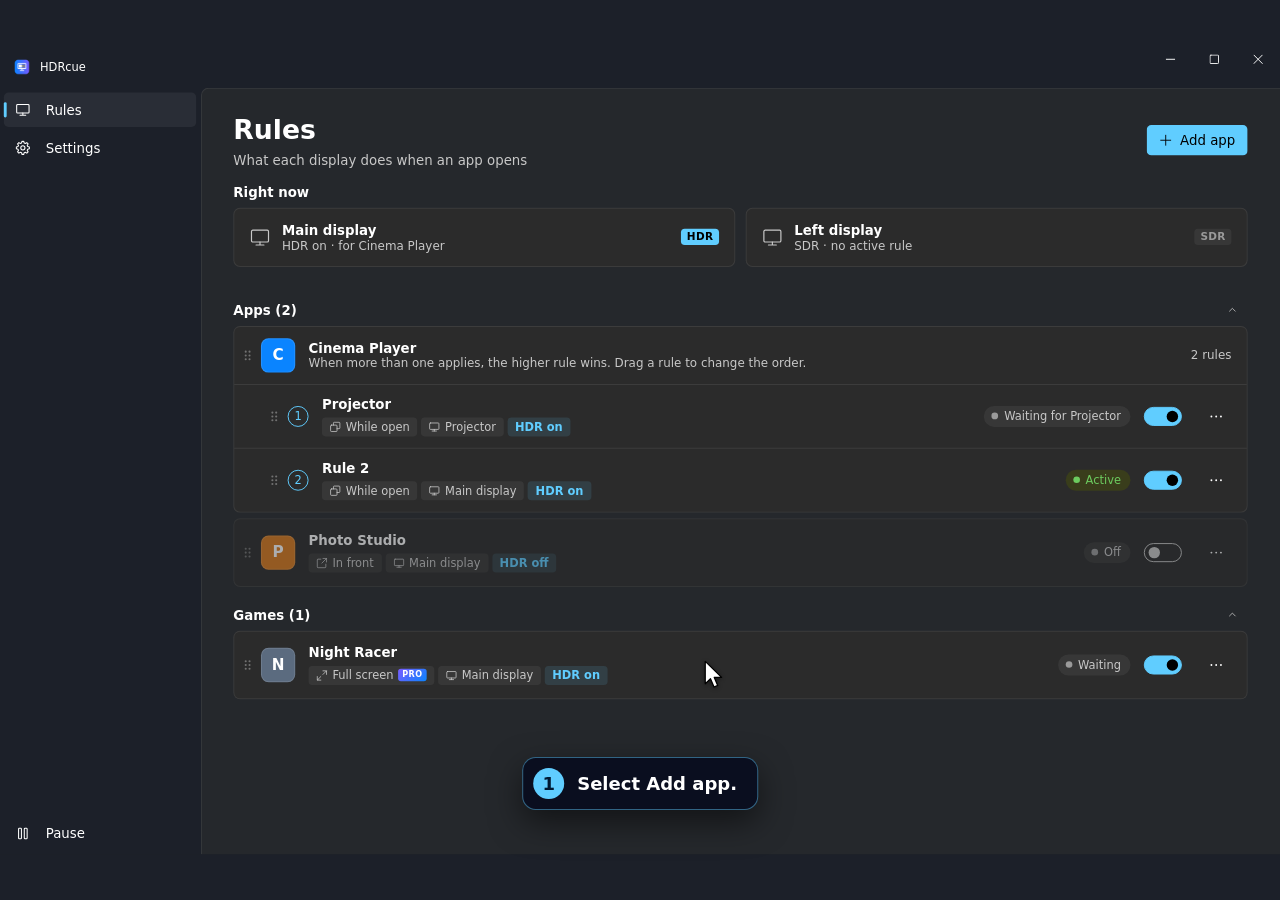
==== commit 47b60cd4: "feat: give the guide its own page and cover HDRcue 1.1.0 The guide moves from the home page to guide" ====
--- a/demo/index.html
+++ b/demo/index.html
@@ -6,7 +6,7 @@
   <title>HDRcue demo</title>
   <meta name="robots" content="noindex">
   <link rel="icon" href="../images/icon.png">
-  <link rel="stylesheet" href="demo.css?v=15">
+  <link rel="stylesheet" href="demo.css?v=17">
 </head>
 <body>
   <!-- The window is drawn for sighted visitors; the list below reads out the same steps. -->
@@ -15,7 +15,7 @@
   <div class="frame" id="frame">
     <div class="stage" id="stage" aria-hidden="true">
       <div class="scene" id="scene">
-        <div class="win" id="win"></div>
+        <div class="app-window" id="app-window"></div>
         <div class="pointer" id="pointer">
           <svg viewBox="0 0 17 25"><path d="M1 1v19.6l4.6-4.4 3.1 7.2 3.2-1.4-3-7h6.4z" fill="#ffffff" stroke="#000000" stroke-width="1.1" stroke-linejoin="round"/></svg>
         </div>
@@ -25,7 +25,7 @@
   </div>
 
   <!-- view.js asks for demo.css with its own ?v=, so keep the two numbers the same. -->
-  <script src="view.js?v=15"></script>
-  <script src="demo.js?v=13"></script>
+  <script src="view.js?v=17"></script>
+  <script src="demo.js?v=14"></script>
 </body>
 </html>
